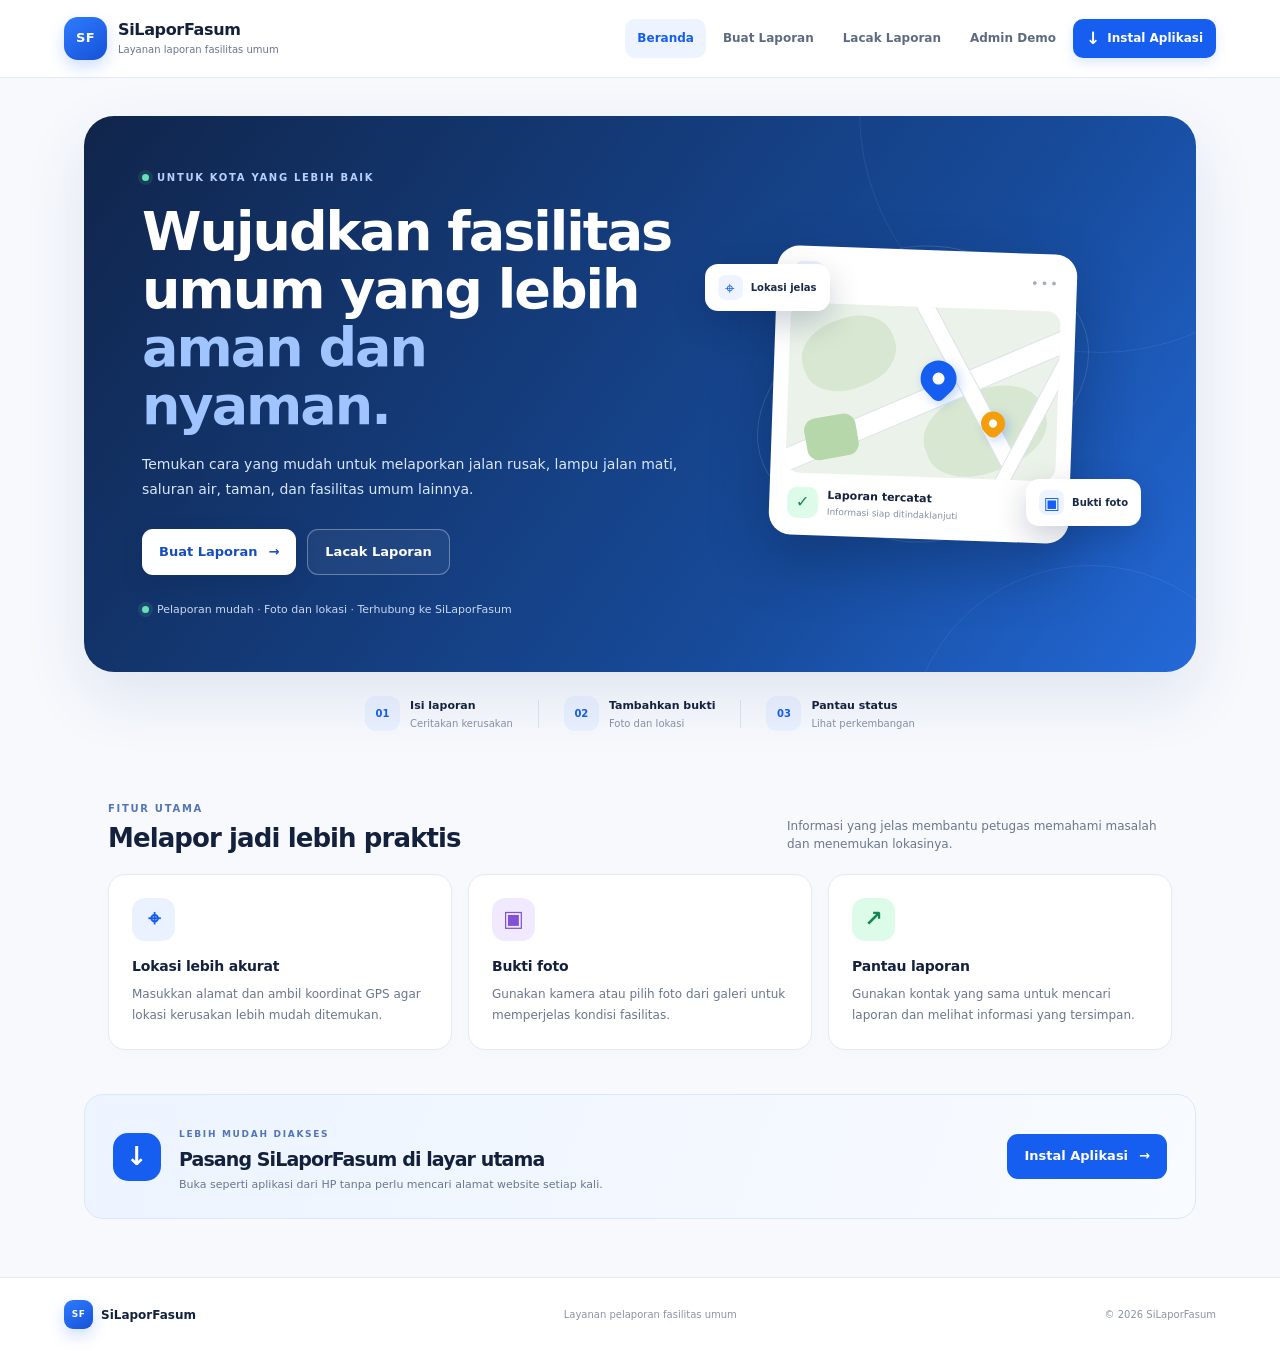
==== index.html @ e4d8604a "Add files via upload" ====
<!doctype html>
<html lang="id">
<head>
  <meta charset="utf-8">
  <meta name="viewport" content="width=device-width, initial-scale=1">
  <meta name="theme-color" content="#155eef">
  <meta name="description" content="SiLaporFasum membantu masyarakat melaporkan kerusakan fasilitas umum dengan mudah.">
  <meta name="apple-mobile-web-app-capable" content="yes">
  <meta name="apple-mobile-web-app-status-bar-style" content="default">
  <meta name="apple-mobile-web-app-title" content="SiLaporFasum">
  <title>SiLaporFasum — Layanan Laporan Fasilitas Umum</title>
  <link rel="manifest" href="manifest.json">
  <link rel="icon" href="icons/icon-192.png" type="image/png">
  <link rel="apple-touch-icon" href="icons/apple-touch-icon.png">
  <link rel="stylesheet" href="style.css">
</head>
<body>
  <header class="topbar">
    <a class="brand" href="index.html" aria-label="SiLaporFasum, Beranda">
      <span class="brand-icon">SF</span>
      <span class="brand-copy">SiLaporFasum<small>Layanan laporan fasilitas umum</small></span>
    </a>
    <nav aria-label="Navigasi utama">
      <a class="active" href="index.html">Beranda</a>
      <a href="lapor.html">Buat Laporan</a>
      <a href="lacak.html">Lacak Laporan</a>
      <a href="admin.html">Admin Demo</a>
      <button class="install-trigger" type="button" data-install-app>
        <span aria-hidden="true">↓</span> Instal Aplikasi
      </button>
    </nav>
  </header>

  <div class="install-help" data-install-help hidden role="dialog" aria-label="Petunjuk instalasi aplikasi">
    <button class="install-help-close" type="button" data-close-install-help aria-label="Tutup petunjuk">×</button>
    <div class="install-help-icon">↓</div>
    <div>
      <strong>Instal SiLaporFasum di perangkat</strong>
      <p><b>Android:</b> buka menu Chrome (⋮), lalu pilih <em>Instal aplikasi</em> atau <em>Tambahkan ke layar utama</em>.</p>
      <p><b>iPhone/iPad:</b> buka di Safari, tekan tombol Bagikan, lalu pilih <em>Tambah ke Layar Utama</em>.</p>
      <p class="help-muted">Jika pilihan instal belum muncul, pastikan website dibuka melalui HTTPS.</p>
    </div>
  </div>

  <main>
    <section class="hero-wrap">
      <div class="hero">
        <div class="hero-copy">
          <div class="eyebrow"><span class="eyebrow-dot"></span> UNTUK KOTA YANG LEBIH BAIK</div>
          <h1>Wujudkan fasilitas umum yang lebih <span>aman dan nyaman.</span></h1>
          <p>Temukan cara yang mudah untuk melaporkan jalan rusak, lampu jalan mati, saluran air, taman, dan fasilitas umum lainnya.</p>
          <div class="actions">
            <a class="btn primary" href="lapor.html">Buat Laporan <span aria-hidden="true">→</span></a>
            <a class="btn secondary" href="lacak.html">Lacak Laporan</a>
          </div>
          <div class="hero-note"><span class="live-dot"></span> Pelaporan mudah · Foto dan lokasi · Terhubung ke SiLaporFasum</div>
        </div>
        <div class="hero-art" aria-hidden="true">
          <div class="art-orbit orbit-one"></div>
          <div class="art-orbit orbit-two"></div>
          <div class="city-card">
            <div class="city-card-top"><span class="mini-logo">SF</span><span class="card-menu">•••</span></div>
            <div class="map-illustration">
              <span class="map-road road-one"></span><span class="map-road road-two"></span>
              <span class="map-road road-three"></span><span class="map-park"></span>
              <span class="map-pin"><span></span></span>
              <span class="map-pin pin-small"><span></span></span>
            </div>
            <div class="report-mini">
              <span class="report-mini-icon">✓</span>
              <span><b>Laporan tercatat</b><small>Informasi siap ditindaklanjuti</small></span>
              <span class="mini-arrow">↗</span>
            </div>
          </div>
          <div class="floating-chip chip-location"><span>⌖</span><b>Lokasi jelas</b></div>
          <div class="floating-chip chip-photo"><span>▣</span><b>Bukti foto</b></div>
        </div>
      </div>

      <div class="trust-row">
        <div class="trust-item"><span class="trust-icon">01</span><span><b>Isi laporan</b><small>Ceritakan kerusakan</small></span></div>
        <span class="trust-line"></span>
        <div class="trust-item"><span class="trust-icon">02</span><span><b>Tambahkan bukti</b><small>Foto dan lokasi</small></span></div>
        <span class="trust-line"></span>
        <div class="trust-item"><span class="trust-icon">03</span><span><b>Pantau status</b><small>Lihat perkembangan</small></span></div>
      </div>
    </section>

    <section class="section-block">
      <div class="section-heading">
        <div><div class="eyebrow">FITUR UTAMA</div><h2>Melapor jadi lebih praktis</h2></div>
        <p>Informasi yang jelas membantu petugas memahami masalah dan menemukan lokasinya.</p>
      </div>
      <div class="feature-grid">
        <article class="feature">
          <div class="feature-icon icon-blue"><span>⌖</span></div>
          <h3>Lokasi lebih akurat</h3>
          <p>Masukkan alamat dan ambil koordinat GPS agar lokasi kerusakan lebih mudah ditemukan.</p>
        </article>
        <article class="feature">
          <div class="feature-icon icon-violet"><span>▣</span></div>
          <h3>Bukti foto</h3>
          <p>Gunakan kamera atau pilih foto dari galeri untuk memperjelas kondisi fasilitas.</p>
        </article>
        <article class="feature">
          <div class="feature-icon icon-green"><span>↗</span></div>
          <h3>Pantau laporan</h3>
          <p>Gunakan kontak yang sama untuk mencari laporan dan melihat informasi yang tersimpan.</p>
        </article>
      </div>
    </section>

    <section class="install-banner">
      <div class="install-banner-icon">↓</div>
      <div class="install-banner-copy">
        <span class="eyebrow">LEBIH MUDAH DIAKSES</span>
        <h2>Pasang SiLaporFasum di layar utama</h2>
        <p>Buka seperti aplikasi dari HP tanpa perlu mencari alamat website setiap kali.</p>
      </div>
      <button class="btn install-banner-button" type="button" data-install-app>Instal Aplikasi <span aria-hidden="true">→</span></button>
    </section>
  </main>

  <footer class="site-footer">
    <a class="footer-brand" href="index.html"><span class="brand-icon">SF</span><b>SiLaporFasum</b></a>
    <span>Layanan pelaporan fasilitas umum</span>
    <span>© <span id="currentYear">2026</span> SiLaporFasum</span>
  </footer>
  <script src="pwa.js"></script>
</body>
</html>
---- style.css ----
:root{
  --ink:#14213d;--muted:#69778c;--line:#e3eaf4;--blue:#155eef;--blue-dark:#1048c4;
  --pale:#f4f7fc;--white:#fff;--green:#16845b;--orange:#a65b00;--shadow:0 16px 42px rgba(20,45,90,.08);
}
*{box-sizing:border-box}
html{scroll-behavior:smooth}
body{margin:0;background:#f7f9fd;color:var(--ink);font-family:Inter,ui-sans-serif,system-ui,-apple-system,BlinkMacSystemFont,"Segoe UI",sans-serif;line-height:1.55;-webkit-font-smoothing:antialiased}
[hidden]{display:none!important}
a{color:inherit}
button,input,select,textarea{font:inherit}
.topbar{min-height:78px;padding:13px clamp(18px,5vw,72px);display:flex;align-items:center;justify-content:space-between;gap:22px;background:rgba(255,255,255,.94);border-bottom:1px solid var(--line);position:sticky;top:0;z-index:20;backdrop-filter:blur(16px)}
.brand{display:flex;align-items:center;gap:11px;text-decoration:none;color:var(--ink);font-weight:850;letter-spacing:-.35px;flex-shrink:0}
.brand-copy{display:block;line-height:1.25}
.brand small{display:block;font-size:10px;color:var(--muted);font-weight:500;letter-spacing:0;margin-top:4px}
.brand-icon{width:43px;height:43px;border-radius:14px;background:linear-gradient(145deg,#2f7bff,#1552d7);color:white;display:grid;place-items:center;font-size:13px;font-weight:900;letter-spacing:.5px;box-shadow:0 7px 16px #155eef32}
.topbar nav{display:flex;align-items:center;gap:5px;flex-wrap:wrap}
.topbar nav a{color:#5d6b80;text-decoration:none;padding:10px 12px;border-radius:10px;font-size:12px;font-weight:700;white-space:nowrap;transition:background .16s,color .16s}
.topbar nav a:hover,.topbar nav a.active{background:#edf3ff;color:var(--blue)}
.install-trigger{display:inline-flex;align-items:center;justify-content:center;gap:7px;border:0;border-radius:10px;background:#155eef;color:white;padding:10px 13px;font-size:12px;font-weight:800;white-space:nowrap;cursor:pointer;box-shadow:0 5px 12px #155eef24}
.install-trigger:hover{background:var(--blue-dark)}
.install-trigger span{font-size:17px;line-height:1}
.install-help{position:fixed;top:88px;right:clamp(14px,4vw,50px);z-index:40;width:min(470px,calc(100vw - 28px));display:flex;gap:14px;padding:22px 44px 20px 20px;background:#fff;border:1px solid #dbe5f5;border-radius:18px;box-shadow:0 22px 70px #172b4d26}
.install-help strong{font-size:14px}
.install-help p{margin:7px 0 0;color:#59677d;font-size:12px}
.install-help .help-muted{font-size:11px;color:#8994a5}
.install-help-icon{flex:0 0 42px;height:42px;display:grid;place-items:center;background:#edf3ff;color:var(--blue);border-radius:13px;font-size:23px;font-weight:800}
.install-help-close{position:absolute;right:12px;top:10px;border:0;background:transparent;color:#718096;font-size:24px;cursor:pointer;line-height:1}
.hero-wrap{max-width:1160px;margin:38px auto 0;padding:0 24px}
.hero{position:relative;isolation:isolate;overflow:hidden;min-height:435px;display:grid;grid-template-columns:1.12fr .88fr;align-items:center;gap:18px;padding:54px 58px;background:linear-gradient(125deg,#10254b 0%,#174b9b 68%,#2369d8 100%);color:white;border-radius:30px;box-shadow:0 24px 65px #173f831c}
.hero:before{content:"";position:absolute;width:480px;height:480px;border:1px solid #ffffff13;border-radius:50%;right:-145px;top:-245px;z-index:-1}
.hero:after{content:"";position:absolute;width:360px;height:360px;border:1px solid #ffffff13;border-radius:50%;right:-75px;bottom:-255px;z-index:-1}
.hero-copy{position:relative;z-index:2;max-width:630px}
.eyebrow{font-size:10px;letter-spacing:1.7px;font-weight:850;color:#5276b7}
.hero .eyebrow{color:#b8d0ff;display:flex;align-items:center;gap:8px}
.eyebrow-dot,.live-dot{width:7px;height:7px;display:inline-block;border-radius:50%;background:#68e0b5;box-shadow:0 0 0 4px #68e0b51b}
.hero h1{max-width:620px;font-size:clamp(34px,4.4vw,54px);line-height:1.08;letter-spacing:-2px;margin:17px 0 16px}
.hero h1 span{color:#9fc4ff}
.hero p{max-width:570px;color:#d9e6fb;font-size:14px;line-height:1.8;margin:0}
.actions{display:flex;gap:11px;flex-wrap:wrap;margin-top:27px}
.btn{border:0;border-radius:11px;padding:12px 17px;font:inherit;font-size:13px;font-weight:800;cursor:pointer;text-decoration:none;display:inline-flex;align-items:center;justify-content:center;gap:11px;transition:transform .15s,background .15s,box-shadow .15s}
.btn:hover{transform:translateY(-1px)}
.btn:disabled{opacity:.58;cursor:not-allowed;transform:none}
.btn.primary{background:var(--blue);color:#fff;box-shadow:0 7px 18px #155eef23}
.btn.primary:hover{background:var(--blue-dark)}
.hero .btn.primary{background:#fff;color:#154dbf;box-shadow:0 8px 22px #081a3a25}
.hero .btn.primary:hover{background:#eaf1ff}
.btn.secondary{background:#edf3ff;color:#204f9c;border:1px solid #d7e3fb}
.hero .btn.secondary{background:#ffffff0e;color:white;border:1px solid #ffffff52}
.btn.ghost{background:#f5f7fa;color:#536174;border:1px solid var(--line)}
.btn.small{padding:9px 12px;font-size:12px}
.hero-note{margin-top:26px;color:#c8d8f1;font-size:11px;display:flex;align-items:center;gap:8px}
.hero-art{position:relative;min-height:310px;display:grid;place-items:center}
.art-orbit{position:absolute;border:1px solid #ffffff24;border-radius:50%;transform:rotate(-24deg)}
.orbit-one{width:350px;height:220px}
.orbit-two{width:290px;height:300px;transform:rotate(32deg)}
.city-card{position:relative;z-index:2;width:min(300px,85%);padding:15px;background:#fff;border-radius:22px;box-shadow:0 25px 60px #07193855;transform:rotate(2deg)}
.city-card-top{display:flex;justify-content:space-between;align-items:center;padding:0 2px 12px}
.mini-logo{display:grid;place-items:center;width:30px;height:30px;border-radius:9px;background:#eaf1ff;color:#155eef;font-size:10px;font-weight:900}
.card-menu{letter-spacing:2px;color:#a3adbd;font-size:13px}
.map-illustration{position:relative;overflow:hidden;height:170px;border-radius:14px;background:#eaf2e9}
.map-illustration:before,.map-illustration:after{content:"";position:absolute;background:#d7e7d1;border-radius:45%;width:95px;height:70px;left:12px;top:14px;transform:rotate(-22deg)}
.map-illustration:after{left:auto;top:auto;right:9px;bottom:7px;width:125px;height:82px}
.map-road{position:absolute;z-index:1;display:block;background:#fff;border:1px solid #dce3e9;border-radius:30px}
.road-one{width:390px;height:23px;left:-38px;top:73px;transform:rotate(-25deg)}
.road-two{width:220px;height:18px;left:62px;top:55px;transform:rotate(60deg)}
.road-three{width:220px;height:15px;left:130px;top:117px;transform:rotate(-64deg)}
.map-park{position:absolute;z-index:2;left:19px;bottom:16px;width:52px;height:42px;border-radius:12px;background:#b6d7aa;transform:rotate(-12deg)}
.map-pin{position:absolute;z-index:4;left:49%;top:31%;width:36px;height:36px;border-radius:50% 50% 50% 7px;background:#155eef;transform:rotate(-45deg);box-shadow:0 5px 12px #155eef44;display:grid;place-items:center}
.map-pin span{width:12px;height:12px;border-radius:50%;background:white}
.map-pin.pin-small{left:72%;top:60%;width:24px;height:24px;background:#f59e0b}
.map-pin.pin-small span{width:8px;height:8px}
.report-mini{display:flex;align-items:center;gap:9px;padding:13px 3px 1px;color:var(--ink)}
.report-mini-icon{width:31px;height:31px;display:grid;place-items:center;border-radius:10px;background:#dcfce9;color:#16845b;font-weight:900}
.report-mini b{display:block;font-size:11px}
.report-mini small{display:block;color:#8590a2;font-size:9px;margin-top:2px}
.mini-arrow{margin-left:auto;color:#155eef;font-weight:900}
.floating-chip{position:absolute;z-index:3;display:flex;align-items:center;gap:8px;background:#fff;color:#1a2b47;border-radius:13px;padding:11px 13px;box-shadow:0 12px 32px #07193835;font-size:10px}
.floating-chip span{display:grid;place-items:center;width:25px;height:25px;border-radius:8px;background:#edf3ff;color:#155eef;font-size:17px}
.chip-location{top:25px;left:-3px}
.chip-photo{bottom:23px;right:-3px}
.trust-row{display:flex;align-items:center;justify-content:center;gap:25px;padding:24px 10px 17px}
.trust-item{display:flex;align-items:center;gap:10px}
.trust-icon{display:grid;place-items:center;width:35px;height:35px;background:#eaf1ff;border-radius:11px;color:#155eef;font-size:10px;font-weight:900}
.trust-item b,.trust-item small{display:block}
.trust-item b{font-size:11px}
.trust-item small{font-size:10px;color:#8792a4;margin-top:2px}
.trust-line{height:28px;width:1px;background:#dce4f0}
.section-block{max-width:1112px;margin:53px auto 0;padding:0 24px}
.section-heading{display:flex;align-items:flex-end;justify-content:space-between;gap:25px;margin-bottom:20px}
.section-heading h2,.install-banner h2{font-size:26px;letter-spacing:-.9px;margin:6px 0 0;line-height:1.2}
.section-heading>p{max-width:385px;margin:0;color:var(--muted);font-size:12px}
.feature-grid{display:grid;grid-template-columns:repeat(3,1fr);gap:16px}
.feature,.panel{background:#fff;border:1px solid var(--line);border-radius:17px;padding:23px;box-shadow:0 4px 18px #192e4a04}
.feature{transition:transform .16s,box-shadow .16s}
.feature:hover{transform:translateY(-3px);box-shadow:var(--shadow)}
.feature-icon{width:43px;height:43px;display:grid;place-items:center;border-radius:13px;font-size:22px;font-weight:800}
.icon-blue{background:#eaf1ff;color:#155eef}.icon-violet{background:#f1eaff;color:#8152d6}.icon-green{background:#dcfce9;color:#16845b}
.feature h3{margin:15px 0 6px;font-size:14px;letter-spacing:-.2px}
.feature p{margin:0;color:var(--muted);font-size:12px;line-height:1.75}
.install-banner{max-width:1112px;margin:44px auto 58px;padding:25px 28px;display:flex;align-items:center;gap:18px;background:linear-gradient(110deg,#edf4ff,#f8fbff);border:1px solid #dbe7fb;border-radius:19px}
.install-banner-icon{flex:0 0 48px;width:48px;height:48px;display:grid;place-items:center;background:#155eef;color:#fff;border-radius:15px;font-size:26px;font-weight:800}
.install-banner-copy{flex:1}
.install-banner .eyebrow{font-size:9px}
.install-banner h2{font-size:19px;margin-top:4px}
.install-banner p{margin:5px 0 0;color:var(--muted);font-size:11px}
.install-banner-button{background:#155eef;color:#fff;white-space:nowrap}
.site-footer{display:flex;align-items:center;justify-content:space-between;gap:15px;padding:22px clamp(18px,5vw,72px);border-top:1px solid var(--line);background:#fff;color:#8994a5;font-size:10px}
.footer-brand{display:flex;align-items:center;gap:8px;text-decoration:none;color:var(--ink);font-size:12px}
.footer-brand .brand-icon{width:29px;height:29px;border-radius:9px;font-size:9px}
.site-footer>a:not(.footer-brand){color:#526d9d;text-decoration:none;font-weight:700}
.page{max-width:900px;margin:39px auto 65px;padding:0 22px}
.page.narrow{max-width:690px}
.page-heading{margin-bottom:22px}
.back-link{display:inline-block;color:#58729f;text-decoration:none;font-size:11px;font-weight:750;margin-bottom:19px}
.back-link:hover{color:var(--blue)}
.page-heading .eyebrow{margin-bottom:5px}
.page-heading h1{font-size:clamp(28px,4vw,37px);line-height:1.15;letter-spacing:-1.2px;margin:5px 0 9px}
.page-heading p{color:var(--muted);font-size:13px;margin:0;max-width:660px}
.form-grid{display:grid;grid-template-columns:1fr 1fr;gap:19px;padding:25px}
.form-grid label,.panel label{display:flex;flex-direction:column;gap:7px;font-size:12px;font-weight:800;color:#34435a}
.form-grid em{color:#df4545;font-style:normal}
.form-grid input,.form-grid select,.form-grid textarea,.panel input{width:100%;min-width:0;border:1px solid #d7e0ed;background:#fff;border-radius:10px;padding:12px 13px;font:inherit;font-size:13px;font-weight:500;color:var(--ink);outline:none;transition:border .15s,box-shadow .15s}
.form-grid input:focus,.form-grid select:focus,.form-grid textarea:focus,.panel input:focus{border-color:#78a0f7;box-shadow:0 0 0 3px #2463eb13}
.form-grid input[type=file]{padding:9px;background:#fbfcff}
.form-grid textarea{resize:vertical;min-height:120px;line-height:1.6}
.form-grid small,.panel small{font-size:11px;color:var(--muted);font-weight:450;line-height:1.5}
.full,.notice,.camera-box,.two-col,.submit-row{grid-column:1/-1}
.notice{display:flex;align-items:flex-start;gap:12px;background:#eff6ff;color:#405a7d;padding:14px 15px;border:1px solid #dceaff;border-radius:12px;font-size:12px;line-height:1.6}
.notice-icon{flex:0 0 25px;width:25px;height:25px;display:grid;place-items:center;background:#dceaff;color:#155eef;border-radius:8px;font-weight:900}
.notice strong{color:#1e426f}
.camera-box{border:1px dashed #c7d5e8;background:#fafcff;border-radius:14px;padding:16px;display:flex;flex-direction:column;gap:12px}
.field-section-heading{display:flex;align-items:center;gap:10px}
.field-section-heading>span:last-child b,.field-section-heading small{display:block}
.field-section-heading b{font-size:12px}
.field-section-heading small{margin-top:2px}
.field-icon{display:grid;place-items:center;width:35px;height:35px;border-radius:10px;background:#eaf1ff;color:#155eef;font-size:18px}
.camera-actions{display:flex;gap:8px;flex-wrap:wrap}
.camera-box video{width:100%;max-height:340px;background:#111;border-radius:11px;object-fit:contain}
.preview{width:100%;max-height:340px;object-fit:contain;border-radius:12px;background:#eef1f5;border:1px solid var(--line)}
.two-col{display:grid;grid-template-columns:1fr 1fr;gap:16px}
.location-row{display:flex;align-items:center;gap:12px;flex-wrap:wrap}
.location-row small{flex:1}
.submit-row{display:flex;align-items:center;gap:12px;flex-wrap:wrap;border-top:1px solid var(--line);padding-top:20px;margin-top:1px}
.submit-button{min-width:170px}
.submit-row #formMessage{font-size:12px;color:var(--green);overflow-wrap:anywhere}
#formMessage[data-type="error"],#locationMessage[data-type="error"]{color:#c13535}
#formMessage[data-type="success"],#locationMessage[data-type="success"]{color:var(--green)}
#formMessage[data-type="info"],#locationMessage[data-type="info"]{color:var(--muted)}
.track-panel{display:grid;grid-template-columns:1fr;gap:16px;padding:25px}
.track-icon{display:grid;place-items:center;width:48px;height:48px;border-radius:15px;background:#eaf1ff;color:#155eef;font-size:27px;font-weight:800}
.track-panel label{gap:8px}
.track-panel .btn{justify-self:start}
.top-gap{margin-top:0}
.results,.admin-list{margin-top:17px;display:grid;gap:12px}
.report-card{background:#fff;border:1px solid var(--line);border-radius:14px;padding:18px;box-shadow:0 4px 18px #192e4a04;overflow:hidden}
.report-card h3{font-size:14px;margin:0 0 5px;overflow-wrap:anywhere}
.report-card p{font-size:12px;color:var(--muted);margin:7px 0;overflow-wrap:anywhere}
.status{display:inline-block;padding:5px 10px;border-radius:99px;font-size:10px;font-weight:850;background:#fff3d8;color:#8c5900;white-space:nowrap}
.status.selesai-diperbaiki{background:#dcfce7;color:#166534}
.status.sedang-diproses{background:#dbeafe;color:#1d4ed8}
.status.diverifikasi{background:#f3e8ff;color:#7e22ce}
.admin-row{display:flex;gap:14px;justify-content:space-between;align-items:flex-start;flex-wrap:wrap}
.admin-row select{padding:8px;border:1px solid var(--line);border-radius:8px;background:#fff}
.track-help{display:flex;gap:10px;align-items:flex-start;margin-top:17px;padding:13px 15px;border-radius:12px;background:#eef4ff;color:#5a6c89}
.track-help span{flex:0 0 20px;width:20px;height:20px;border-radius:7px;background:#dce8ff;color:#155eef;display:grid;place-items:center;font-weight:900;font-size:11px}
.track-help p{margin:0;font-size:11px;line-height:1.65}
@media(max-width:900px){
  .topbar{padding-inline:20px;gap:12px}.topbar nav a{padding:9px 8px;font-size:11px}
  .hero{padding:42px 35px}.hero-art{transform:scale(.92)}.install-banner{margin-inline:24px}
}
@media(max-width:720px){
  .topbar{align-items:flex-start;flex-direction:column;padding:12px 17px;gap:12px}
  .brand-icon{width:39px;height:39px}.topbar nav{width:100%;display:flex;flex-wrap:nowrap;overflow-x:auto;padding-bottom:3px;scrollbar-width:thin}
  .topbar nav a{font-size:11px;padding:8px 9px}.install-trigger{padding:9px 11px;font-size:11px}
  .hero-wrap{margin:19px auto 0;padding:0 13px}.hero{grid-template-columns:1fr;padding:31px 23px 18px;border-radius:22px;gap:0}
  .hero h1{font-size:clamp(33px,9vw,43px);letter-spacing:-1.4px}.hero p{font-size:13px}
  .hero-art{min-height:265px;transform:none;margin-top:8px}.city-card{width:260px}.map-illustration{height:140px}
  .orbit-one{width:290px;height:180px}.orbit-two{width:250px;height:250px}.chip-location{left:0;top:13px}.chip-photo{right:0;bottom:15px}
  .trust-row{justify-content:flex-start;gap:11px;overflow-x:auto;padding:18px 5px 10px}
  .trust-item{flex:0 0 auto}.trust-line{flex:0 0 1px}
  .section-block{margin-top:36px;padding:0 17px}.section-heading{display:block}.section-heading h2{font-size:24px}.section-heading>p{margin-top:10px}
  .feature-grid{grid-template-columns:1fr;gap:11px}.feature{display:grid;grid-template-columns:43px 1fr;column-gap:13px;padding:17px}.feature-icon{grid-row:span 2}.feature h3{margin:1px 0 4px}.feature p{grid-column:2}
  .install-banner{margin:31px 17px 35px;padding:19px;display:grid;grid-template-columns:45px 1fr;gap:12px}.install-banner-icon{width:43px;height:43px}.install-banner h2{font-size:17px}.install-banner-button{grid-column:1/-1;width:100%}
  .site-footer{flex-wrap:wrap;justify-content:space-between;padding:19px 17px}.site-footer>span:nth-child(2){order:3;width:100%}
  .page{margin:25px auto 45px;padding:0 14px}.page-heading{margin-bottom:18px}.page-heading h1{font-size:30px}
  .form-grid{grid-template-columns:1fr;padding:17px;gap:17px}.form-grid>*{grid-column:1/-1}.two-col{grid-template-columns:1fr;gap:17px}
  .notice{padding:12px}.camera-box{padding:12px}.location-row{align-items:flex-start;flex-direction:column}.location-row small{width:100%}
  .submit-row{align-items:stretch;flex-direction:column}.submit-button{width:100%}.submit-row #formMessage{min-height:0}
  .track-panel{padding:19px}.track-panel .btn{width:100%}.install-help{top:120px;right:12px;padding:18px 38px 17px 15px}
}
@media(max-width:380px){
  .brand small{font-size:9px}.topbar nav a{padding:8px 7px}.hero{padding-inline:18px}.hero h1{font-size:31px}
  .actions .btn{width:100%}.floating-chip{padding:8px 9px}.floating-chip b{font-size:9px}
}
@media(prefers-reduced-motion:reduce){
  html{scroll-behavior:auto}*,*::before,*::after{transition:none!important;animation:none!important}
}
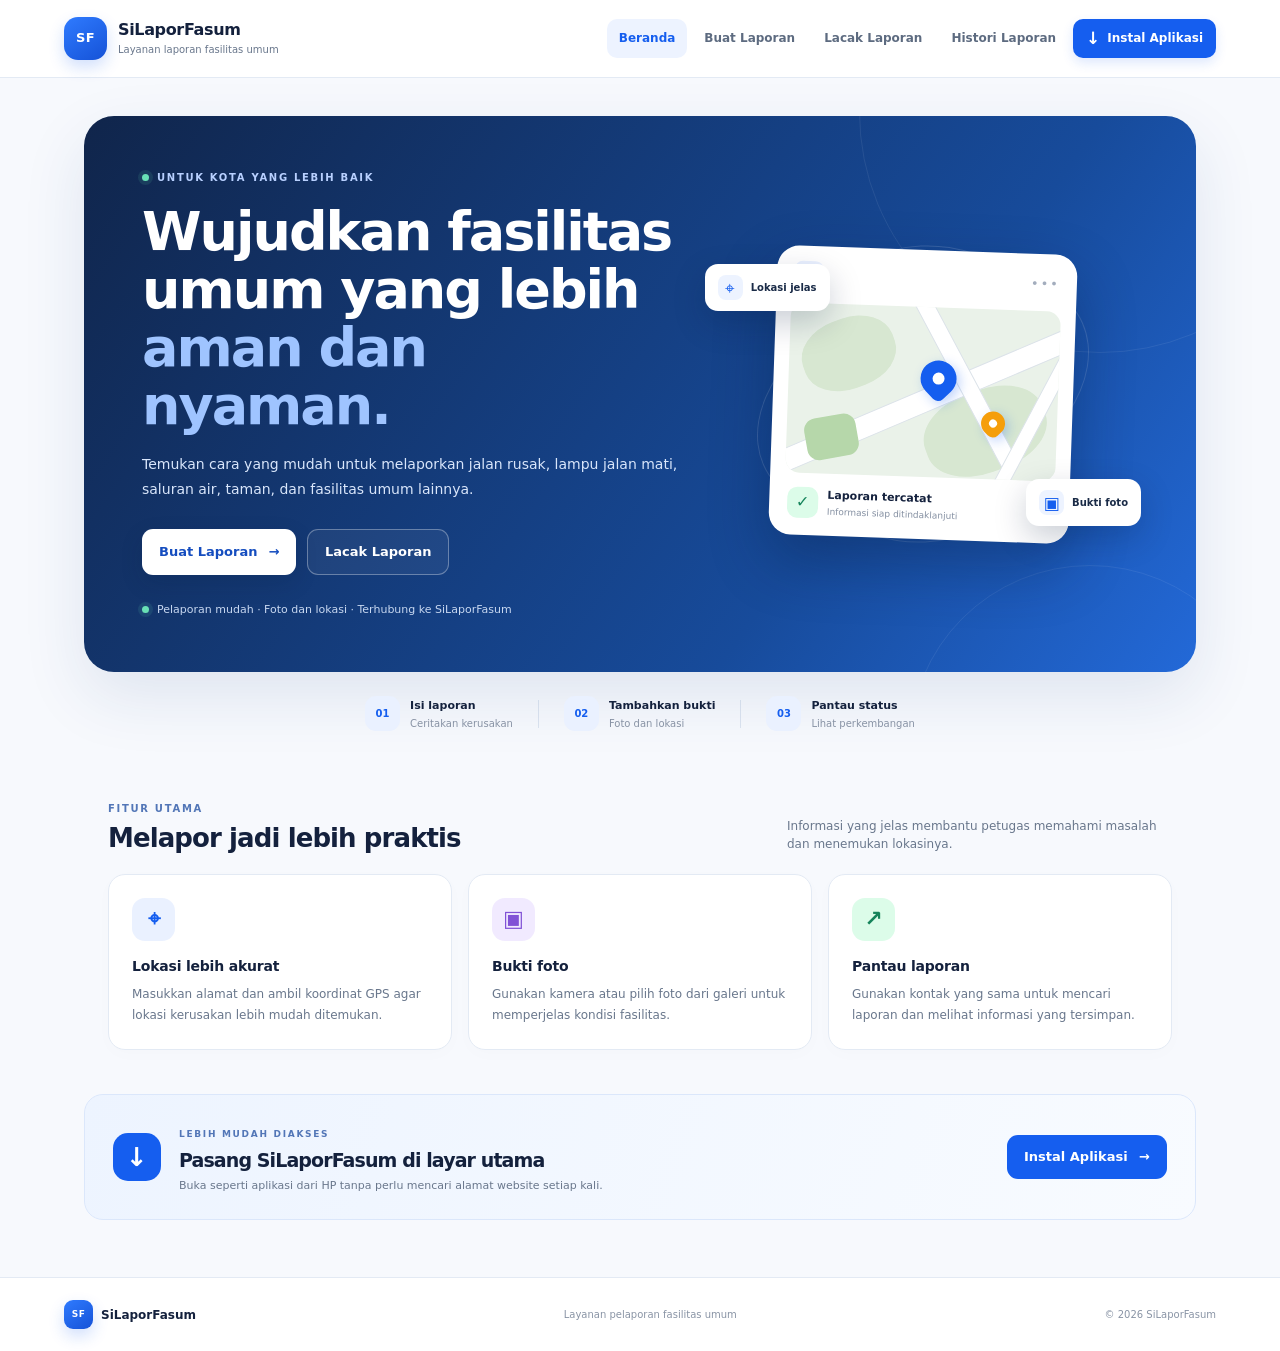
==== commit 2ff33ac2: "Add files via upload" ====
--- a/index.html
+++ b/index.html
@@ -20,11 +20,12 @@
       <span class="brand-icon">SF</span>
       <span class="brand-copy">SiLaporFasum<small>Layanan laporan fasilitas umum</small></span>
     </a>
-    <nav aria-label="Navigasi utama">
+    <button class="menu-toggle" type="button" aria-expanded="false" aria-controls="main-navigation" aria-label="Buka menu navigasi"><span></span><span></span><span></span></button>
+    <nav id="main-navigation" aria-label="Navigasi utama">
       <a class="active" href="index.html">Beranda</a>
       <a href="lapor.html">Buat Laporan</a>
       <a href="lacak.html">Lacak Laporan</a>
-      <a href="admin.html">Admin Demo</a>
+      <a href="histori.html">Histori Laporan</a>
       <button class="install-trigger" type="button" data-install-app>
         <span aria-hidden="true">↓</span> Instal Aplikasi
       </button>
--- a/style.css
+++ b/style.css
@@ -195,3 +195,51 @@
 @media(prefers-reduced-motion:reduce){
   html{scroll-behavior:auto}*,*::before,*::after{transition:none!important;animation:none!important}
 }
+
+
+/* Responsif tambahan, navigasi mobile, dan animasi saat scroll */
+.menu-toggle{display:none;align-items:center;justify-content:center;flex-direction:column;gap:5px;width:42px;height:42px;border:1px solid var(--line);border-radius:12px;background:#fff;cursor:pointer;flex-shrink:0}
+.menu-toggle span{display:block;width:18px;height:2px;background:#18345f;border-radius:3px;transition:transform .2s,opacity .2s}
+.menu-toggle[aria-expanded="true"] span:first-child{transform:translateY(7px) rotate(45deg)}
+.menu-toggle[aria-expanded="true"] span:nth-child(2){opacity:0}
+.menu-toggle[aria-expanded="true"] span:last-child{transform:translateY(-7px) rotate(-45deg)}
+.reveal-on-scroll{opacity:0;transform:translateY(22px);transition:opacity .65s ease,transform .65s cubic-bezier(.2,.7,.2,1)}
+.reveal-on-scroll.is-visible{opacity:1;transform:translateY(0)}
+.feature-grid .feature:nth-child(2),.history-grid .history-card:nth-child(2){transition-delay:.08s}
+.feature-grid .feature:nth-child(3),.history-grid .history-card:nth-child(3){transition-delay:.16s}
+.btn,.feature,.history-card,.panel,.install-banner{will-change:transform}
+button:focus-visible,a:focus-visible,input:focus-visible,select:focus-visible,textarea:focus-visible{outline:3px solid #93b7ff;outline-offset:2px}
+img,video{max-width:100%}
+@media(max-width:820px){
+ .topbar{position:sticky;display:grid;grid-template-columns:minmax(0,1fr) 42px;align-items:center;gap:10px;padding:10px 15px;min-height:68px}
+ .menu-toggle{display:flex;grid-column:2;grid-row:1}
+ .topbar nav{grid-column:1/-1;grid-row:2;display:none;width:100%;overflow:visible;flex-direction:column;align-items:stretch;gap:4px;padding:8px 0 3px;border-top:1px solid var(--line)}
+ .topbar nav.is-open{display:flex;animation:menuDrop .22s ease-out}
+ .topbar nav a{width:100%;font-size:13px;padding:11px 12px;border-radius:10px}
+ .topbar nav .install-trigger{width:100%;padding:11px 12px;font-size:13px;margin-top:3px}
+ .brand-copy{font-size:14px}.brand small{font-size:10px}
+ .hero-wrap{padding-inline:16px}.hero{padding:35px 30px}
+ .page{width:100%;padding-inline:16px}
+}
+@media(max-width:560px){
+ .hero-wrap{padding-inline:12px}.hero{padding:27px 20px 17px;border-radius:19px}
+ .hero h1{font-size:clamp(30px,8.7vw,39px);line-height:1.12;letter-spacing:-1.2px}
+ .hero-art{min-height:235px;overflow:hidden}.city-card{width:min(245px,78%)}
+ .floating-chip{font-size:9px}.trust-row{margin-inline:-2px}
+ .section-block{padding-inline:14px}.section-heading h2{font-size:23px}
+ .feature{padding:15px;border-radius:15px}
+ .install-banner{margin-inline:14px;padding:16px;border-radius:16px}
+ .page{margin-top:20px;padding-inline:12px}.page-heading h1{font-size:clamp(26px,7vw,32px);overflow-wrap:anywhere}
+ .panel{padding:16px!important}.form-grid{padding:14px!important}
+ input,select,textarea{max-width:100%;min-width:0}
+ .history-card{min-width:0}.history-photo,.history-photo-placeholder{height:190px}
+ .history-content{padding:15px}.history-content h2{font-size:16px}
+ .history-toolbar{gap:9px}.history-toolbar input,.history-toolbar select{width:100%;min-height:44px}
+ .submit-row .btn,.track-panel .btn{min-height:45px}
+ .site-footer{gap:10px;font-size:11px}
+}
+@keyframes menuDrop{from{opacity:0;transform:translateY(-6px)}to{opacity:1;transform:translateY(0)}}
+@media(prefers-reduced-motion:reduce){
+ .reveal-on-scroll{opacity:1;transform:none;transition:none}
+ .menu-toggle span,.topbar nav.is-open{animation:none;transition:none}
+}
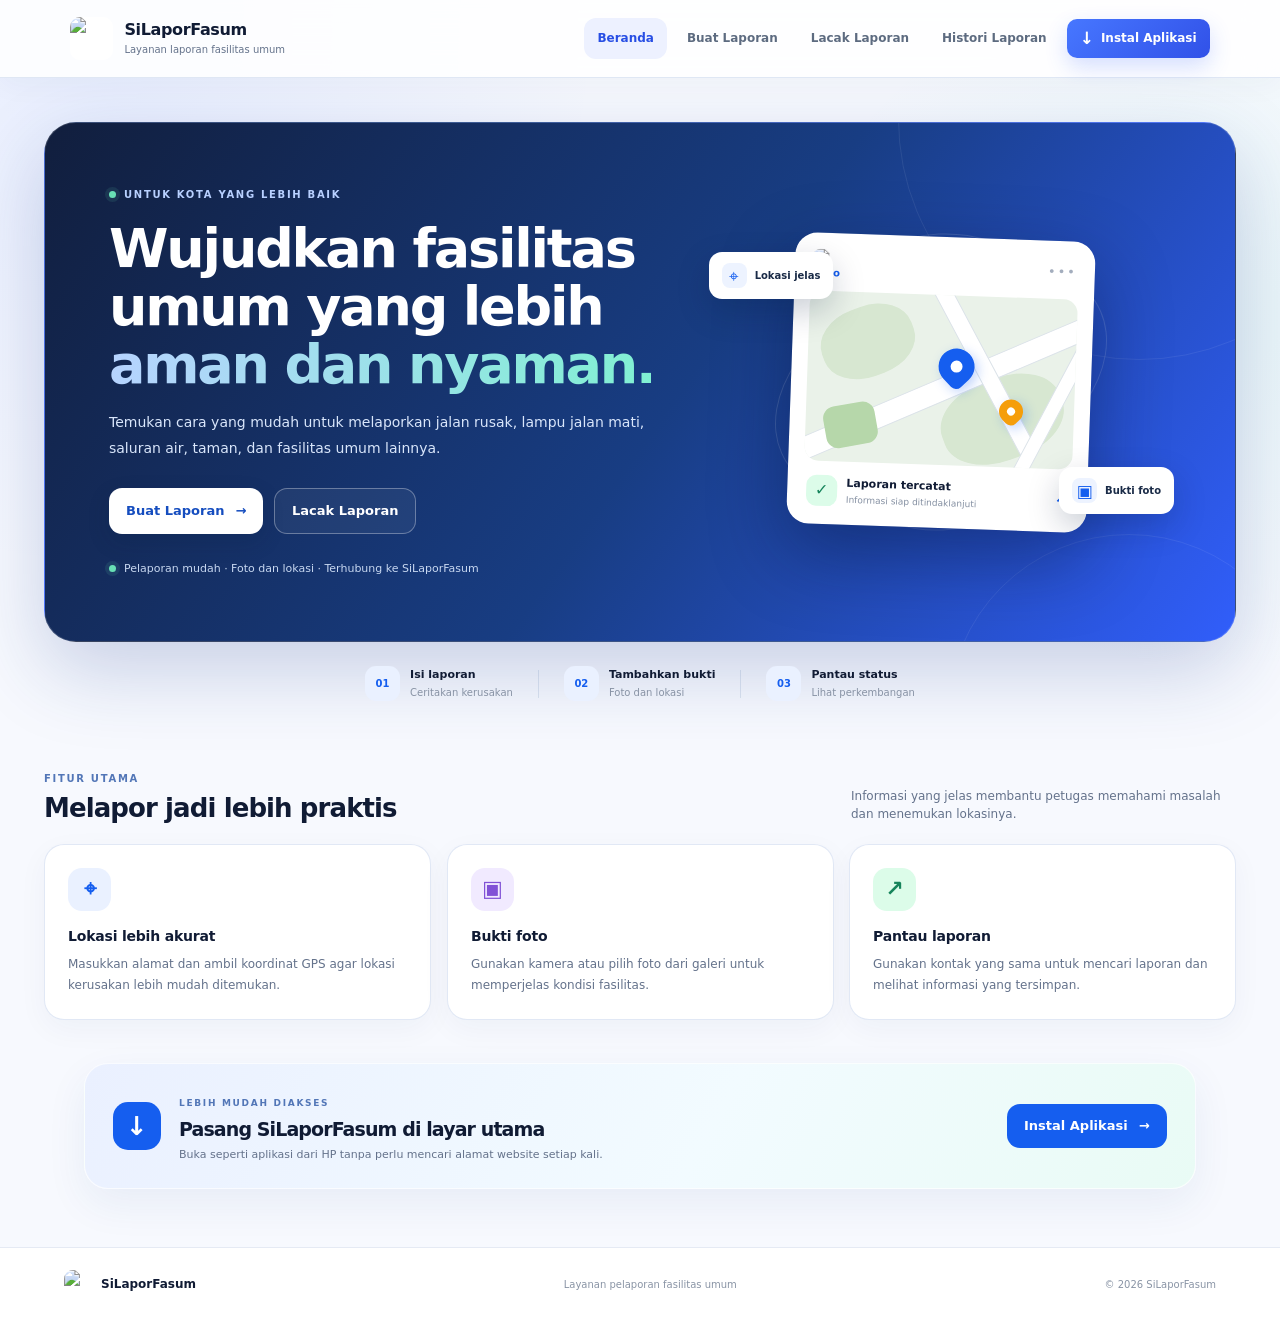
==== commit d40ad145: "Add files via upload" ====
--- a/index.html
+++ b/index.html
@@ -17,7 +17,7 @@
 <body>
   <header class="topbar">
     <a class="brand" href="index.html" aria-label="SiLaporFasum, Beranda">
-      <span class="brand-icon">SF</span>
+      <img class="brand-icon" src="assets/silaporfasum-logo.png" alt="Logo SiLaporFasum">
       <span class="brand-copy">SiLaporFasum<small>Layanan laporan fasilitas umum</small></span>
     </a>
     <button class="menu-toggle" type="button" aria-expanded="false" aria-controls="main-navigation" aria-label="Buka menu navigasi"><span></span><span></span><span></span></button>
@@ -60,7 +60,7 @@
           <div class="art-orbit orbit-one"></div>
           <div class="art-orbit orbit-two"></div>
           <div class="city-card">
-            <div class="city-card-top"><span class="mini-logo">SF</span><span class="card-menu">•••</span></div>
+            <div class="city-card-top"><img class="mini-logo" src="assets/silaporfasum-logo.png" alt="Logo SiLaporFasum"><span class="card-menu">•••</span></div>
             <div class="map-illustration">
               <span class="map-road road-one"></span><span class="map-road road-two"></span>
               <span class="map-road road-three"></span><span class="map-park"></span>
@@ -123,7 +123,7 @@
   </main>
 
   <footer class="site-footer">
-    <a class="footer-brand" href="index.html"><span class="brand-icon">SF</span><b>SiLaporFasum</b></a>
+    <a class="footer-brand" href="index.html"><img class="brand-icon" src="assets/silaporfasum-logo.png" alt="Logo SiLaporFasum"><b>SiLaporFasum</b></a>
     <span>Layanan pelaporan fasilitas umum</span>
     <span>© <span id="currentYear">2026</span> SiLaporFasum</span>
   </footer>
--- a/style.css
+++ b/style.css
@@ -243,3 +243,155 @@
  .reveal-on-scroll{opacity:1;transform:none;transition:none}
  .menu-toggle span,.topbar nav.is-open{animation:none;transition:none}
 }
+
+/* SI LAPORFASUM — penyegaran visual modern 2027 */
+:root{
+  --ink:#101b34;
+  --muted:#64728b;
+  --line:#e4eaf4;
+  --blue:#315efb;
+  --blue-dark:#2148d8;
+  --pale:#f5f7ff;
+  --shadow:0 18px 55px rgba(28,48,100,.09);
+}
+body{
+  background:
+    radial-gradient(ellipse at 8% 2%,rgba(89,130,255,.10),transparent 31rem),
+    radial-gradient(ellipse at 95% 24%,rgba(67,205,180,.08),transparent 27rem),
+    #f7f9fe;
+  color:var(--ink);
+}
+.topbar{
+  background:rgba(255,255,255,.86);
+  border-bottom-color:rgba(218,227,243,.85);
+  box-shadow:0 8px 28px rgba(29,49,94,.035);
+}
+.brand-icon{
+  border-radius:15px;
+  background:linear-gradient(145deg,#5a8bff 0%,#315efb 52%,#213dc0 100%);
+  box-shadow:0 9px 22px rgba(49,94,251,.26);
+}
+.topbar nav a{border-radius:12px;transition:background .2s ease,color .2s ease,transform .2s ease}
+.topbar nav a:hover{transform:translateY(-1px)}
+.topbar nav a.active{background:#edf1ff;color:#274ee4}
+.install-trigger,.btn.primary{
+  background:linear-gradient(135deg,#4777ff,#3151e8);
+  box-shadow:0 9px 22px rgba(49,94,251,.20);
+}
+.install-trigger:hover,.btn.primary:hover{background:linear-gradient(135deg,#315efb,#203fce)}
+.hero{
+  background:linear-gradient(125deg,#111e3d 0%,#183d83 53%,#315efb 100%);
+  border:1px solid rgba(255,255,255,.16);
+  border-radius:32px;
+  box-shadow:0 28px 80px rgba(28,61,139,.22);
+}
+.hero h1{letter-spacing:-2.2px}
+.hero h1 span{
+  background:linear-gradient(90deg,#b6d3ff,#80f0d2);
+  -webkit-background-clip:text;background-clip:text;color:transparent;
+}
+.city-card{border:1px solid rgba(255,255,255,.75);box-shadow:0 28px 75px rgba(3,15,44,.4)}
+.feature,.panel,.report-card,.history-card{
+  border-color:rgba(222,230,244,.9);
+  border-radius:20px;
+  box-shadow:0 9px 30px rgba(23,43,88,.045);
+  transition:transform .24s ease,box-shadow .24s ease,border-color .24s ease;
+}
+.feature:hover,.history-card:hover,.report-card:hover{
+  transform:translateY(-4px);
+  border-color:#cbd8ff;
+  box-shadow:0 20px 42px rgba(31,58,128,.10);
+}
+.feature-icon,.track-icon,.field-icon{border-radius:14px}
+.install-banner{
+  border:1px solid rgba(255,255,255,.72);
+  background:linear-gradient(120deg,#eaf0ff,#f2fbff 56%,#e9fbf5);
+  border-radius:24px;
+  box-shadow:0 15px 42px rgba(35,67,139,.07);
+}
+.form-grid input,.form-grid select,.form-grid textarea,.panel input{
+  border-radius:13px;
+  min-height:45px;
+  transition:border-color .18s ease,box-shadow .18s ease,background .18s ease;
+}
+.form-grid input:focus,.form-grid select:focus,.form-grid textarea:focus,.panel input:focus{
+  border-color:#7e9aff;
+  box-shadow:0 0 0 4px rgba(49,94,251,.10);
+  background:#fff;
+}
+.btn{border-radius:13px;min-height:43px}
+.status{padding:6px 11px;font-size:10px;letter-spacing:.1px}
+.site-footer{border-top-color:#e5eaf4}
+@media(min-width:821px){
+  .topbar{padding-inline:clamp(22px,5.5vw,88px)}
+  .topbar nav{gap:7px}
+  .topbar nav a{padding:11px 13px}
+  .hero-wrap{max-width:1240px;margin-top:44px}
+  .hero{padding:clamp(48px,5vw,70px) clamp(38px,5vw,68px)}
+  .section-block{max-width:1240px;margin-left:auto;margin-right:auto}
+}
+@media(max-width:820px){
+  .topbar{background:rgba(255,255,255,.96)}
+  .topbar nav{background:rgba(255,255,255,.98);border-radius:0 0 16px 16px}
+  .topbar nav a{min-height:44px;display:flex;align-items:center}
+  .topbar nav .install-trigger{min-height:46px;border-radius:12px}
+}
+@media(max-width:560px){
+  .hero{box-shadow:0 17px 44px rgba(28,61,139,.18)}
+  .feature,.panel,.report-card,.history-card{border-radius:16px}
+  .actions .btn{min-height:47px}
+}
+@media(prefers-reduced-motion:reduce){
+  .feature,.history-card,.report-card,.topbar nav a{transition:none!important}
+}
+
+/* Foto laporan pada halaman lacak dan histori */
+.report-photo{display:block;width:100%;max-height:360px;object-fit:contain;margin:12px 0;background:#eef2f8;border-radius:14px;border:1px solid var(--line)}
+.history-photo-placeholder{width:100%;min-height:190px;display:grid;place-items:center;padding:18px;text-align:center;box-sizing:border-box;background:#eef2f8;color:#64748b;font-size:13px;border-radius:12px}
+
+
+/* Deteksi laporan ganda — komponen baru hanya digunakan pada formulir laporan. */
+.duplicate-warning-overlay{
+  position:fixed;inset:0;z-index:10050;display:flex;align-items:center;justify-content:center;
+  padding:16px;background:rgba(10,20,40,.62);backdrop-filter:blur(5px);
+}
+.duplicate-warning-dialog{
+  width:min(100%,600px);max-height:min(88vh,780px);overflow:auto;background:#fff;color:var(--ink);
+  border:1px solid #e2e8f0;border-radius:22px;padding:clamp(19px,4vw,28px);
+  box-shadow:0 24px 80px rgba(4,15,35,.28);outline:none;animation:duplicateDialogIn .18s ease-out;
+}
+@keyframes duplicateDialogIn{from{opacity:0;transform:translateY(8px) scale(.99)}to{opacity:1;transform:translateY(0) scale(1)}}
+.duplicate-warning-heading{display:flex;align-items:center;justify-content:space-between;gap:12px}
+.duplicate-warning-symbol{
+  display:grid;place-items:center;width:43px;height:43px;border-radius:14px;background:#fff2d6;
+  color:#965b00;font-size:25px;font-weight:900;
+}
+.duplicate-warning-close{
+  display:grid;place-items:center;width:40px;height:40px;border:1px solid #e0e6ef;border-radius:12px;
+  background:#fff;color:#536176;font-size:25px;cursor:pointer;
+}
+.duplicate-warning-dialog h2{margin:16px 0 8px;font-size:clamp(21px,4vw,27px);line-height:1.2;letter-spacing:-.03em}
+.duplicate-warning-dialog>p{margin:0 0 15px;color:#536176;font-size:13px;line-height:1.65}
+.duplicate-match-list{display:grid;gap:10px;margin:16px 0}
+.duplicate-match-card{padding:14px;border:1px solid #e2e8f0;border-radius:14px;background:#f8fafc;overflow-wrap:anywhere}
+.duplicate-match-top{display:flex;align-items:flex-start;justify-content:space-between;gap:10px;flex-wrap:wrap;margin-bottom:8px}
+.duplicate-match-top strong{font-size:13px;color:#192b45}
+.duplicate-match-card p{margin:6px 0;color:#475569;font-size:12px;line-height:1.55}
+.duplicate-match-card small{color:#64748b;font-size:11px}
+.duplicate-more-note{font-weight:700;color:#334155!important}
+.duplicate-warning-dialog .duplicate-warning-footnote{padding:11px 12px;border-radius:10px;background:#f1f5f9;color:#526176;font-size:11px}
+.duplicate-warning-actions{display:flex;justify-content:flex-end;gap:10px;flex-wrap:wrap;margin-top:18px}
+.duplicate-warning-actions .btn{min-height:46px}
+@media(max-width:520px){
+  .duplicate-warning-overlay{padding:10px;align-items:flex-end}
+  .duplicate-warning-dialog{width:100%;max-height:90dvh;border-radius:22px 22px 14px 14px;padding:19px 16px calc(16px + env(safe-area-inset-bottom))}
+  .duplicate-warning-actions{display:grid;grid-template-columns:1fr}
+  .duplicate-warning-actions .btn{width:100%;min-height:48px}
+}
+@media(prefers-reduced-motion:reduce){.duplicate-warning-dialog{animation:none}}
+
+
+/* Logo resmi SiLaporFasum */
+.brand-icon{display:block;object-fit:contain;background:#fff;box-shadow:none;border-radius:10px;padding:0}
+.footer-brand .brand-icon{object-fit:contain}
+.mini-logo{object-fit:contain;background:#fff;padding:0;border-radius:7px}
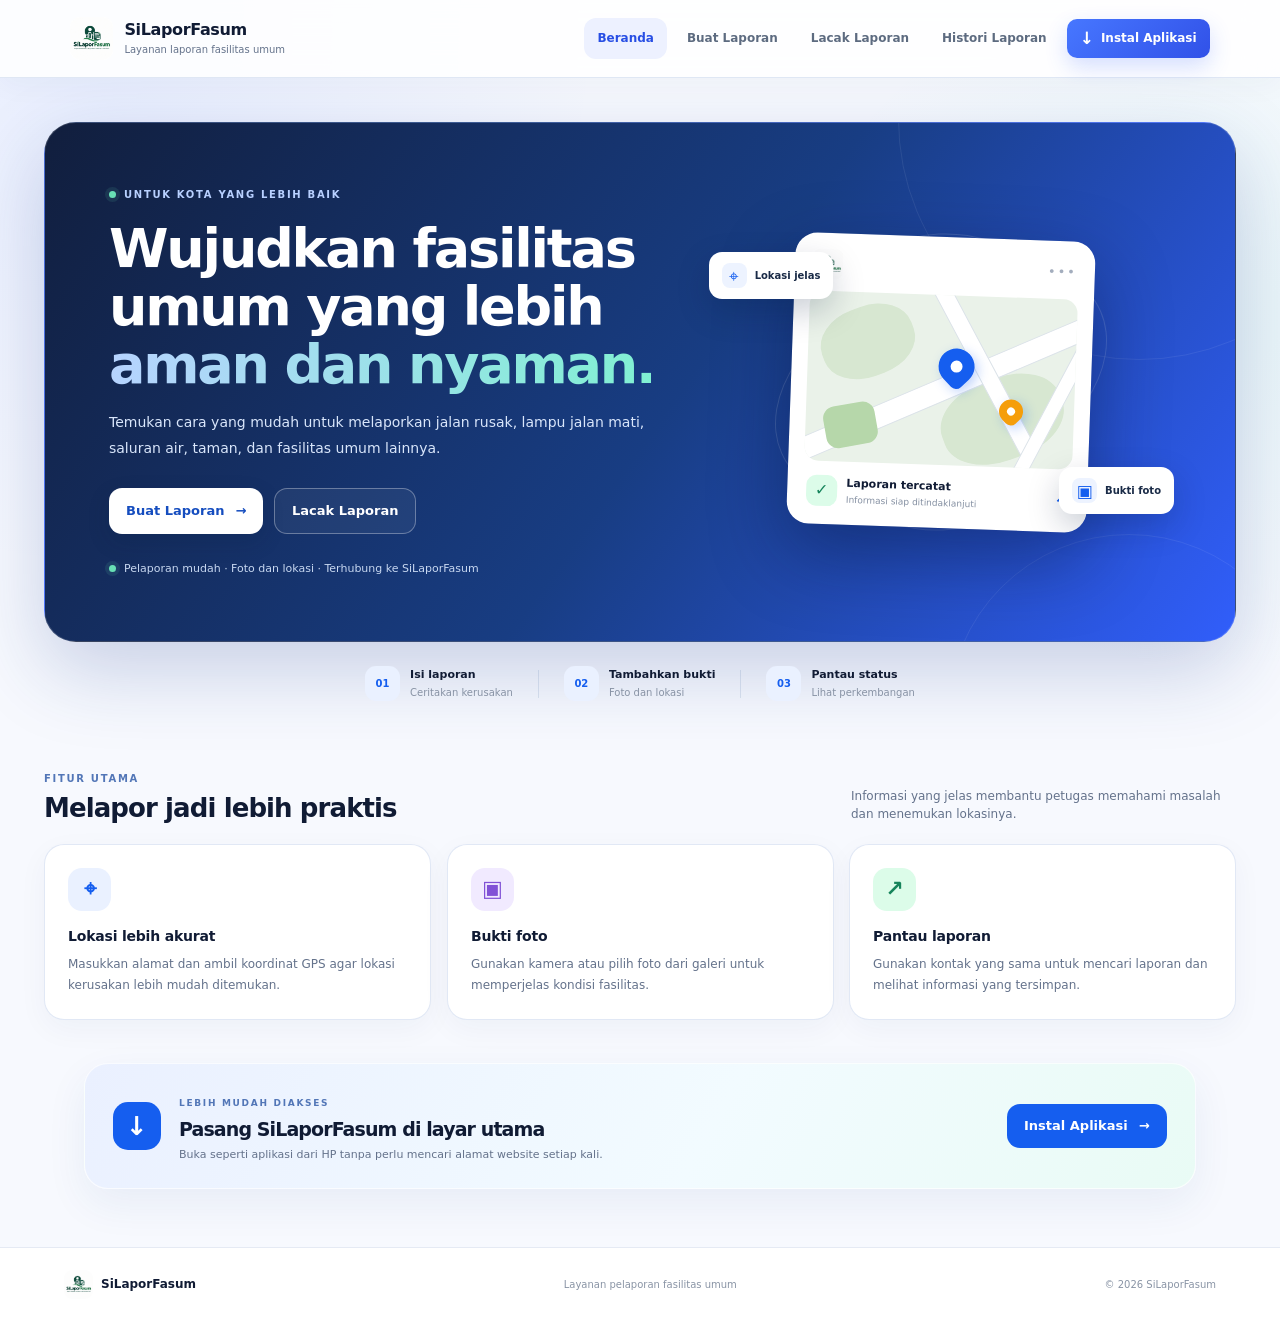
==== commit 3266d721: "Add files via upload" ====
--- a/index.html
+++ b/index.html
@@ -17,7 +17,7 @@
 <body>
   <header class="topbar">
     <a class="brand" href="index.html" aria-label="SiLaporFasum, Beranda">
-      <img class="brand-icon" src="assets/silaporfasum-logo.png" alt="Logo SiLaporFasum">
+      <img class="brand-icon" src="[data-uri]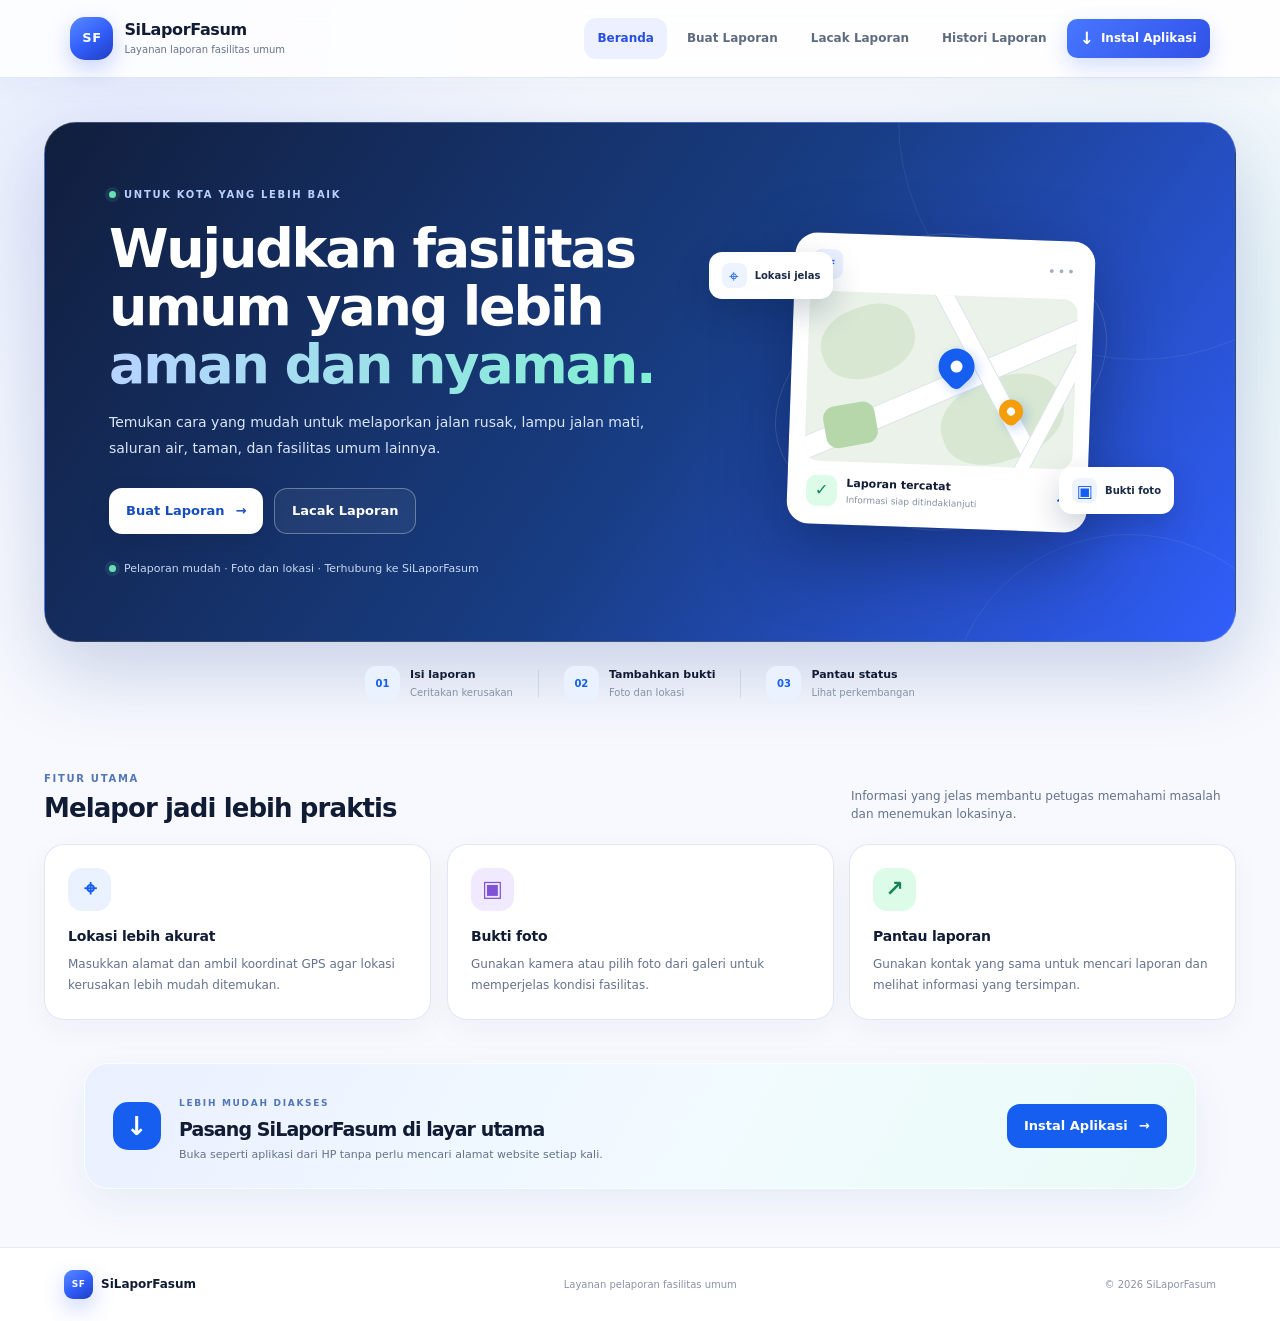
==== commit dc046785: "Add files via upload" ====
--- a/index.html
+++ b/index.html
@@ -17,7 +17,7 @@
 <body>
   <header class="topbar">
     <a class="brand" href="index.html" aria-label="SiLaporFasum, Beranda">
-      <img class="brand-icon" src="[data-uri]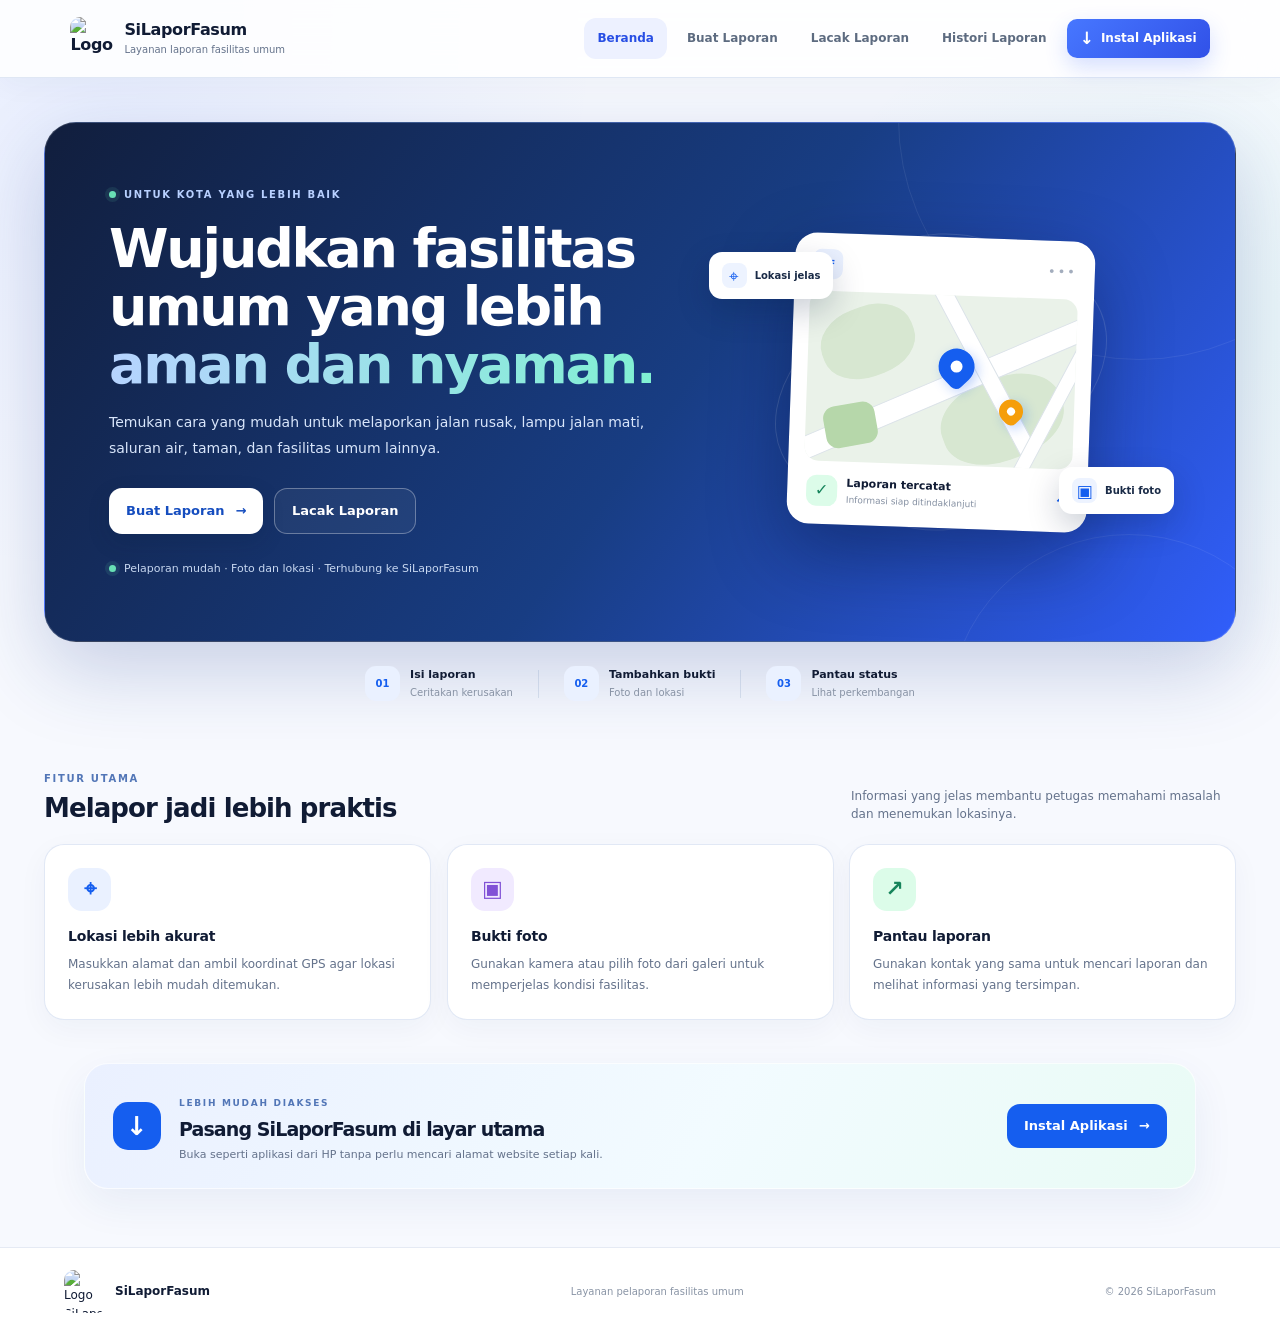
==== commit e561548d: "Add files via upload" ====
--- a/index.html
+++ b/index.html
@@ -17,7 +17,7 @@
 <body>
   <header class="topbar">
     <a class="brand" href="index.html" aria-label="SiLaporFasum, Beranda">
-      <span class="brand-icon">SF</span>
+      <img class="brand-icon-img" src="assets/logo-silaporfasum.png" alt="Logo SiLaporFasum">
       <span class="brand-copy">SiLaporFasum<small>Layanan laporan fasilitas umum</small></span>
     </a>
     <button class="menu-toggle" type="button" aria-expanded="false" aria-controls="main-navigation" aria-label="Buka menu navigasi"><span></span><span></span><span></span></button>
@@ -123,7 +123,7 @@
   </main>
 
   <footer class="site-footer">
-    <a class="footer-brand" href="index.html"><span class="brand-icon">SF</span><b>SiLaporFasum</b></a>
+    <a class="footer-brand" href="index.html"><img class="brand-icon-img" src="assets/logo-silaporfasum.png" alt="Logo SiLaporFasum"><b>SiLaporFasum</b></a>
     <span>Layanan pelaporan fasilitas umum</span>
     <span>© <span id="currentYear">2026</span> SiLaporFasum</span>
   </footer>
--- a/style.css
+++ b/style.css
@@ -12,7 +12,7 @@
 .brand{display:flex;align-items:center;gap:11px;text-decoration:none;color:var(--ink);font-weight:850;letter-spacing:-.35px;flex-shrink:0}
 .brand-copy{display:block;line-height:1.25}
 .brand small{display:block;font-size:10px;color:var(--muted);font-weight:500;letter-spacing:0;margin-top:4px}
-.brand-icon{width:43px;height:43px;border-radius:14px;background:linear-gradient(145deg,#2f7bff,#1552d7);color:white;display:grid;place-items:center;font-size:13px;font-weight:900;letter-spacing:.5px;box-shadow:0 7px 16px #155eef32}
+.brand-icon-img{width:43px;height:43px;flex:0 0 43px;display:block;object-fit:contain;border-radius:10px}
 .topbar nav{display:flex;align-items:center;gap:5px;flex-wrap:wrap}
 .topbar nav a{color:#5d6b80;text-decoration:none;padding:10px 12px;border-radius:10px;font-size:12px;font-weight:700;white-space:nowrap;transition:background .16s,color .16s}
 .topbar nav a:hover,.topbar nav a.active{background:#edf3ff;color:var(--blue)}
@@ -390,3 +390,6 @@
 }
 @media(prefers-reduced-motion:reduce){.duplicate-warning-dialog{animation:none}}
 
+
+/* Logo SiLaporFasum: hanya mengganti ikon brand, elemen lain tetap */
+@media(max-width:640px){.brand-icon-img{width:38px;height:38px;flex-basis:38px}.brand{gap:9px}}
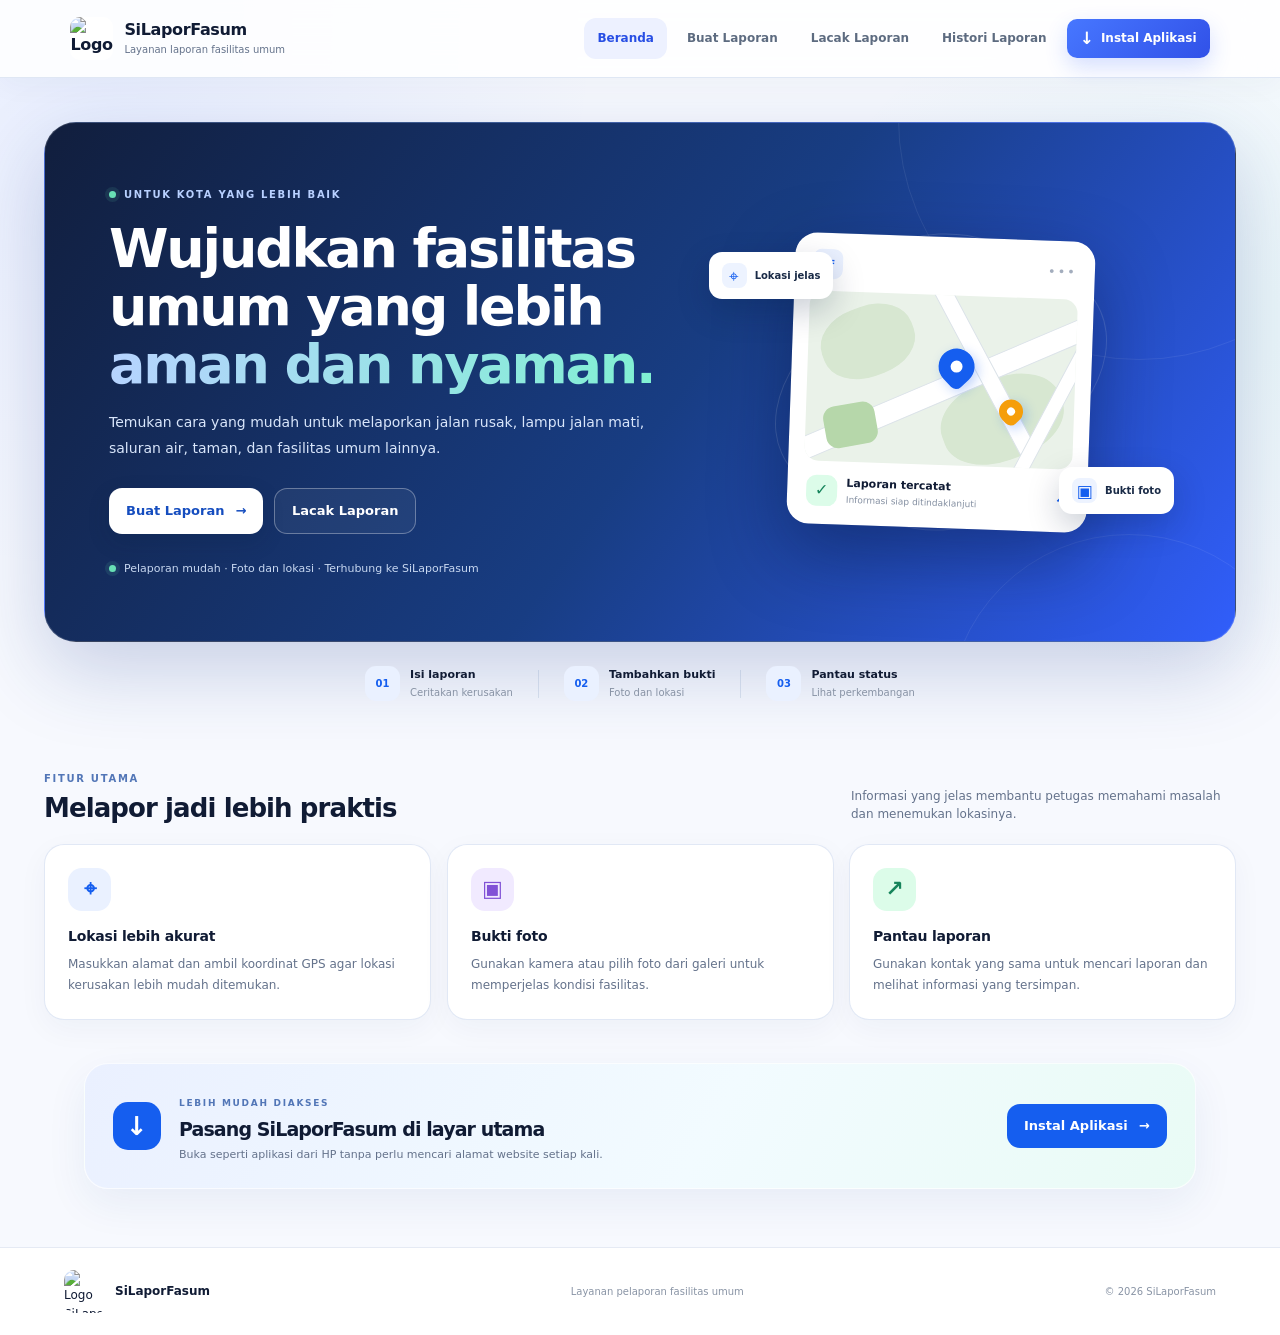
==== commit 0e0d0612: "Add files via upload" ====
--- a/index.html
+++ b/index.html
@@ -12,12 +12,12 @@
   <link rel="manifest" href="manifest.json">
   <link rel="icon" href="icons/icon-192.png" type="image/png">
   <link rel="apple-touch-icon" href="icons/apple-touch-icon.png">
-  <link rel="stylesheet" href="style.css">
+  <link rel="stylesheet" href="./style.css?v=20261027-logo-fix">
 </head>
 <body>
   <header class="topbar">
     <a class="brand" href="index.html" aria-label="SiLaporFasum, Beranda">
-      <img class="brand-icon-img" src="assets/logo-silaporfasum.png" alt="Logo SiLaporFasum">
+      <img class="brand-icon-img" src="./assets/logo-silaporfasum.png?v=20261027-logo-fix" alt="Logo SiLaporFasum">
       <span class="brand-copy">SiLaporFasum<small>Layanan laporan fasilitas umum</small></span>
     </a>
     <button class="menu-toggle" type="button" aria-expanded="false" aria-controls="main-navigation" aria-label="Buka menu navigasi"><span></span><span></span><span></span></button>
@@ -123,7 +123,7 @@
   </main>
 
   <footer class="site-footer">
-    <a class="footer-brand" href="index.html"><img class="brand-icon-img" src="assets/logo-silaporfasum.png" alt="Logo SiLaporFasum"><b>SiLaporFasum</b></a>
+    <a class="footer-brand" href="index.html"><img class="brand-icon-img" src="./assets/logo-silaporfasum.png?v=20261027-logo-fix" alt="Logo SiLaporFasum"><b>SiLaporFasum</b></a>
     <span>Layanan pelaporan fasilitas umum</span>
     <span>© <span id="currentYear">2026</span> SiLaporFasum</span>
   </footer>
--- a/style.css
+++ b/style.css
@@ -12,7 +12,7 @@
 .brand{display:flex;align-items:center;gap:11px;text-decoration:none;color:var(--ink);font-weight:850;letter-spacing:-.35px;flex-shrink:0}
 .brand-copy{display:block;line-height:1.25}
 .brand small{display:block;font-size:10px;color:var(--muted);font-weight:500;letter-spacing:0;margin-top:4px}
-.brand-icon-img{width:43px;height:43px;flex:0 0 43px;display:block;object-fit:contain;border-radius:10px}
+.brand-icon-img{width:43px;height:43px;min-width:43px;flex:0 0 43px;display:block!important;visibility:visible;opacity:1;object-fit:contain;border-radius:10px;background:#fff}
 .topbar nav{display:flex;align-items:center;gap:5px;flex-wrap:wrap}
 .topbar nav a{color:#5d6b80;text-decoration:none;padding:10px 12px;border-radius:10px;font-size:12px;font-weight:700;white-space:nowrap;transition:background .16s,color .16s}
 .topbar nav a:hover,.topbar nav a.active{background:#edf3ff;color:var(--blue)}
@@ -392,4 +392,4 @@
 
 
 /* Logo SiLaporFasum: hanya mengganti ikon brand, elemen lain tetap */
-@media(max-width:640px){.brand-icon-img{width:38px;height:38px;flex-basis:38px}.brand{gap:9px}}
+@media(max-width:640px){.brand-icon-img{width:38px;height:38px;min-width:38px;flex-basis:38px}.brand{gap:9px}}
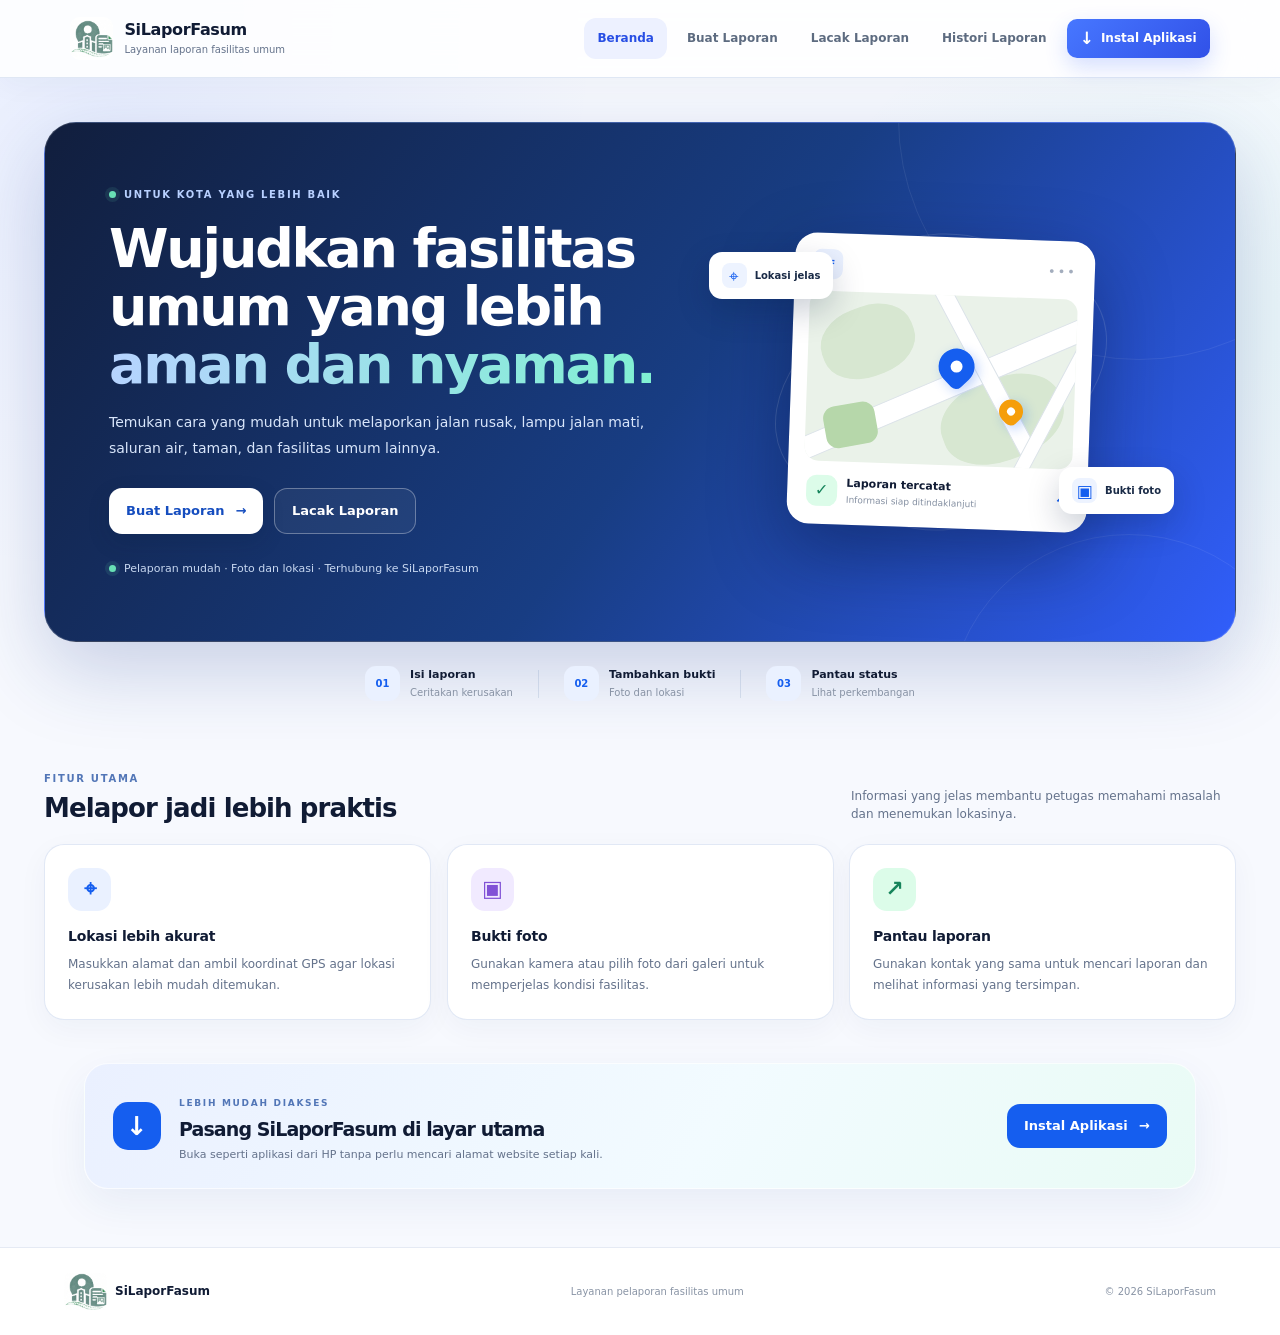
==== commit d9c3f650: "Add files via upload" ====
--- a/index.html
+++ b/index.html
@@ -17,7 +17,7 @@
 <body>
   <header class="topbar">
     <a class="brand" href="index.html" aria-label="SiLaporFasum, Beranda">
-      <img class="brand-icon-img" src="./assets/logo-silaporfasum.png?v=20261027-logo-fix" alt="Logo SiLaporFasum">
+      <img class="brand-icon-img" src="./logo-silaporfasum.png?v=20261027-logo-fix2" alt="Logo SiLaporFasum">
       <span class="brand-copy">SiLaporFasum<small>Layanan laporan fasilitas umum</small></span>
     </a>
     <button class="menu-toggle" type="button" aria-expanded="false" aria-controls="main-navigation" aria-label="Buka menu navigasi"><span></span><span></span><span></span></button>
@@ -123,7 +123,7 @@
   </main>
 
   <footer class="site-footer">
-    <a class="footer-brand" href="index.html"><img class="brand-icon-img" src="./assets/logo-silaporfasum.png?v=20261027-logo-fix" alt="Logo SiLaporFasum"><b>SiLaporFasum</b></a>
+    <a class="footer-brand" href="index.html"><img class="brand-icon-img" src="./logo-silaporfasum.png?v=20261027-logo-fix2" alt="Logo SiLaporFasum"><b>SiLaporFasum</b></a>
     <span>Layanan pelaporan fasilitas umum</span>
     <span>© <span id="currentYear">2026</span> SiLaporFasum</span>
   </footer>
--- a/style.css
+++ b/style.css
@@ -12,7 +12,7 @@
 .brand{display:flex;align-items:center;gap:11px;text-decoration:none;color:var(--ink);font-weight:850;letter-spacing:-.35px;flex-shrink:0}
 .brand-copy{display:block;line-height:1.25}
 .brand small{display:block;font-size:10px;color:var(--muted);font-weight:500;letter-spacing:0;margin-top:4px}
-.brand-icon-img{width:43px;height:43px;min-width:43px;flex:0 0 43px;display:block!important;visibility:visible;opacity:1;object-fit:contain;border-radius:10px;background:#fff}
+.brand-icon-img{width:43px;height:43px;min-width:43px;flex:0 0 43px;display:block!important;visibility:visible;opacity:1;object-fit:contain;object-position:center;border-radius:10px;background:#fff;position:relative;z-index:2}
 .topbar nav{display:flex;align-items:center;gap:5px;flex-wrap:wrap}
 .topbar nav a{color:#5d6b80;text-decoration:none;padding:10px 12px;border-radius:10px;font-size:12px;font-weight:700;white-space:nowrap;transition:background .16s,color .16s}
 .topbar nav a:hover,.topbar nav a.active{background:#edf3ff;color:var(--blue)}
